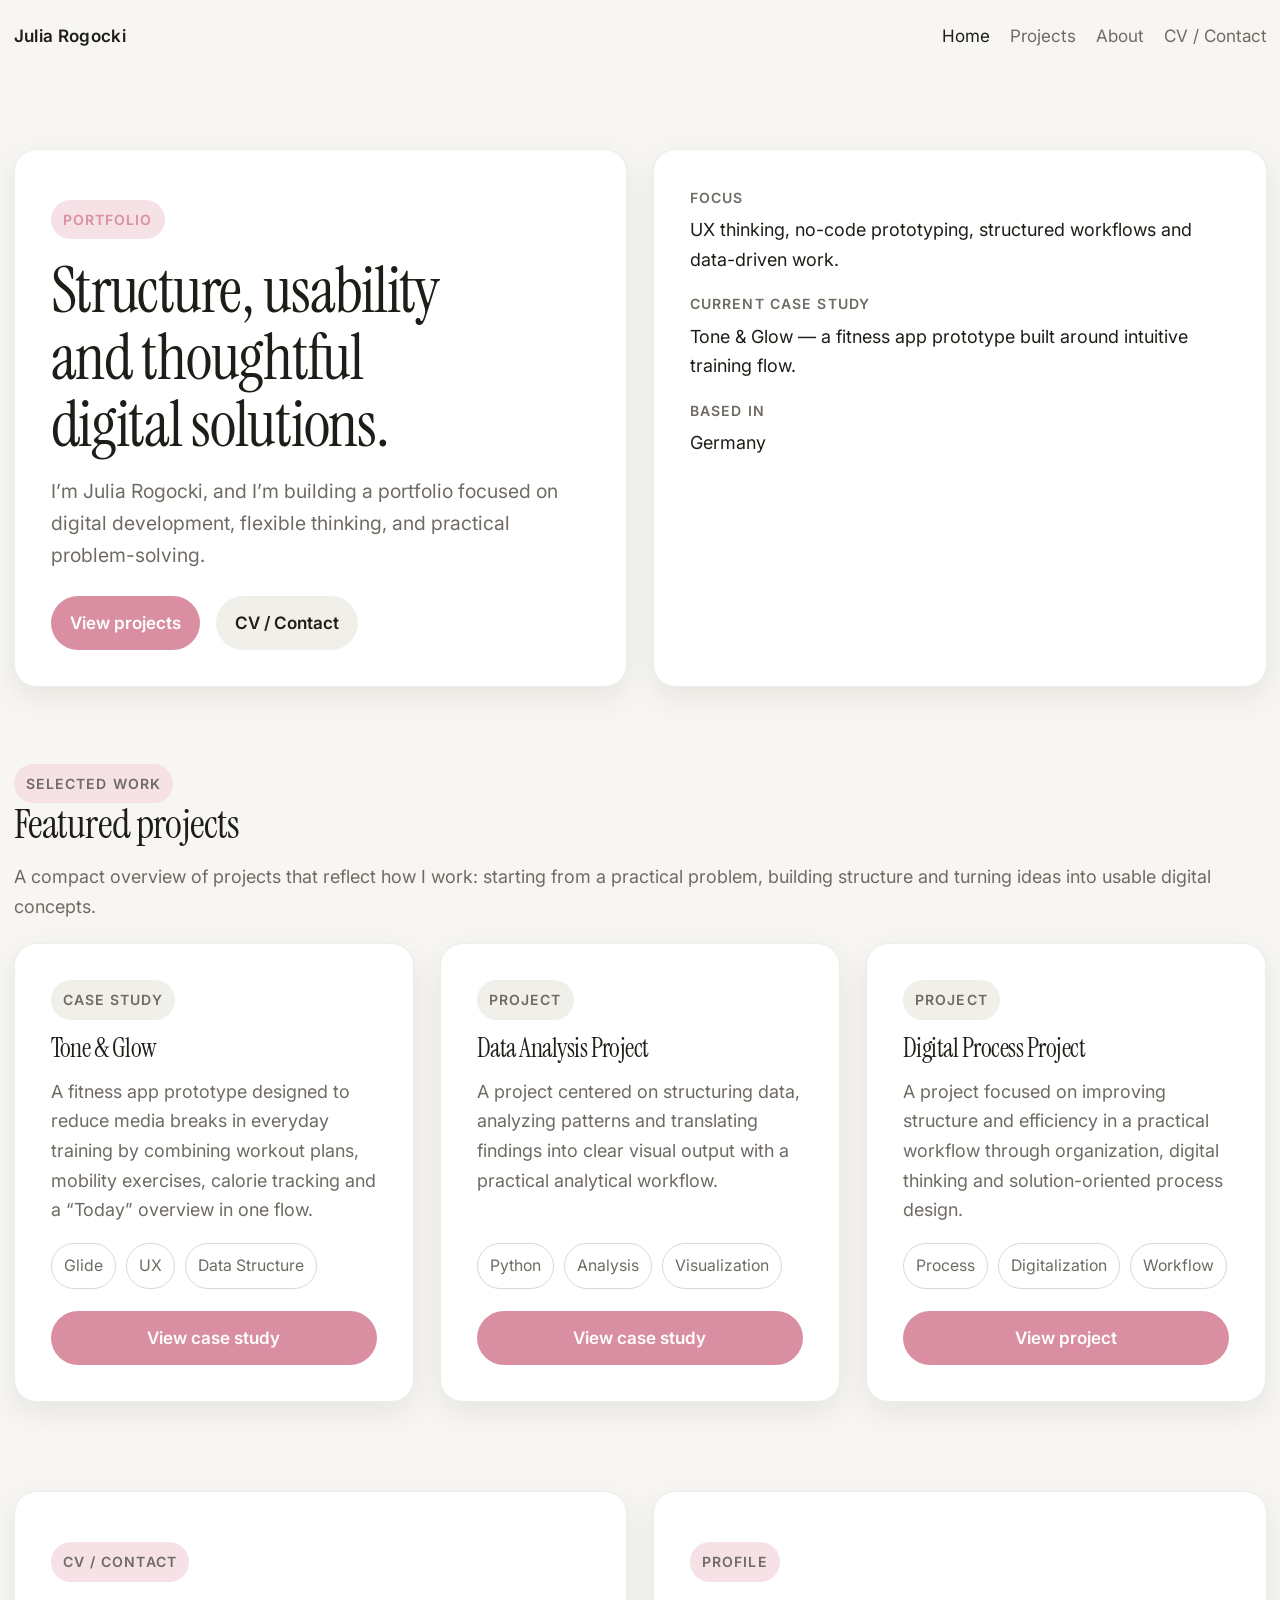
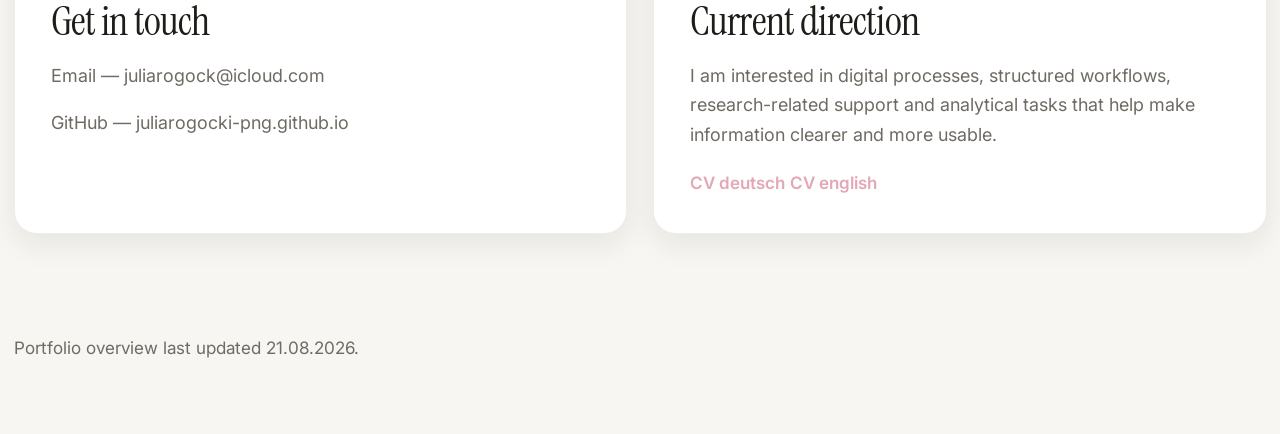
==== index.html @ c2d5e0a0 "Update index.html" ====
<!DOCTYPE html>
<html lang="en">
<head>
  <meta charset="UTF-8" />
  <meta name="viewport" content="width=device-width, initial-scale=1.0" />
  <title>Julia Rogocki | Portfolio</title>
  <meta
    name="description"
    content="Portfolio of Julia Rogocki with selected projects focused on structure, usability and digital problem-solving."
  />

  <link rel="preconnect" href="https://fonts.googleapis.com" />
  <link rel="preconnect" href="https://fonts.gstatic.com" crossorigin />
  <link
    href="https://fonts.googleapis.com/css2?family=Instrument+Serif:ital@0;1&family=Inter:wght@400;500;600;700&display=swap"
    rel="stylesheet"
  />
  <link rel="stylesheet" href="style.css" />
</head>
<body>
  <header>
    <div class="container nav">
      <a class="brand" href="./index.html">Julia Rogocki</a>
      <nav class="nav-links" aria-label="Main navigation">
        <a href="./index.html" aria-current="page">Home</a>
        <a href="./projects.html">Projects</a>
        <a href="./about.html">About</a>
        <a href="./index.html#contact-section">CV / Contact</a>
      </nav>
    </div>
  </header>

  <main>
    <section class="hero">
      <div class="container hero-grid">
        <div class="hero-card">
          <p class="eyebrow">Portfolio</p>
          <h1>Structure, usability and thoughtful digital solutions.</h1>
          <p class="intro">
            I’m Julia Rogocki, and I’m building a portfolio focused on digital development, flexible thinking, and practical problem-solving.
          </p>
          <div class="hero-actions">
            <a class="button-primary" href="./projects.html">View projects</a>
            <a class="button-secondary" href="./index.html#contact-section">CV / Contact</a>
          </div>
        </div>

        <aside class="info-card" aria-label="Profile overview">
          <div class="info-item">
            <span>Focus</span>
            <p>UX thinking, no-code prototyping, structured workflows and data-driven work.</p>
          </div>
          <div class="info-item">
            <span>Current case study</span>
            <p>Tone & Glow — a fitness app prototype built around intuitive training flow.</p>
          </div>
          <div class="info-item">
            <span>Based in</span>
            <p>Germany</p>
          </div>
        </aside>
      </div>
    </section>

    <section>
      <div class="container">
        <div class="section-head">
          <div>
            <p class="eyebrow">Selected Work</p>
            <h2>Featured projects</h2>
          </div>
          <p>
            A compact overview of projects that reflect how I work: starting from a practical problem,
            building structure and turning ideas into usable digital concepts.
          </p>
        </div>

        <div class="projects-grid">
          <article class="project-card">
            <span class="project-type">Case Study</span>
            <h3>Tone & Glow</h3>
            <p>
              A fitness app prototype designed to reduce media breaks in everyday training by combining
              workout plans, mobility exercises, calorie tracking and a “Today” overview in one flow.
            </p>
            <div class="meta">
              <span>Glide</span>
              <span>UX</span>
              <span>Data Structure</span>
            </div>
            <a class="project-link" href="./tone-and-glow.html">View case study</a>
          </article>

          <article class="project-card">
            <span class="project-type">Project</span>
            <h3>Data Analysis Project</h3>
            <p>
              A project centered on structuring data, analyzing patterns and translating findings into
              clear visual output with a practical analytical workflow.
            </p>
            <div class="meta">
              <span>Python</span>
              <span>Analysis</span>
              <span>Visualization</span>
            </div>
            <a class="project-link" href="./travel_booking_analysis.html">View case study</a>
          </article>

          <article class="project-card">
            <span class="project-type">Project</span>
            <h3>Digital Process Project</h3>
            <p>
              A project focused on improving structure and efficiency in a practical workflow through
              organization, digital thinking and solution-oriented process design.
            </p>
            <div class="meta">
              <span>Process</span>
              <span>Digitalization</span>
              <span>Workflow</span>
            </div>
            <a class="project-link" href="digitalization-process.html">View project</a>
          </article>
        </div>
      </div>
    </section>

    <section id="contact-section">
      <div class="container two-column">
        <article class="content-card">
          <p class="eyebrow">CV / Contact</p>
          <h2>Get in touch</h2>
          <p>Email — juliarogock@icloud.com</p>
          <p>GitHub — juliarogocki-png.github.io</p>
        </article>

        <article class="content-card">
          <p class="eyebrow">Profile</p>
          <h2>Current direction</h2>
          <p>
            I am interested in digital processes, structured workflows, research-related support
            and analytical tasks that help make information clearer and more usable.
          </p>
          <a href="Assets/CV/Julia_Rogocki_CV_deutsch.pdf" download class="download-link">CV deutsch</a>
          <a href="Assets/CV/Julia_Rogocki_CV_english.pdf" download class="download-link"> CV english</a>
        </article>
      </div>
    </section>
  </main>

  <footer>
    <div class="container">
      <p>Portfolio overview last updated 21.08.2026.</p>
    </div>
  </footer>
</body>
</html>
---- style.css ----
:root {
  --bg: #f7f6f2;
  --surface: #fff;
  --surface-2: #f1efe9;
  --text: #1f1d17;
  --muted: #6f6b63;
  --line: #ddd8cf;
  --accent: #d98fa1;
  --accent-dark: #a95f76;
  --accent-soft: #f6e1e7;
  --shadow: 0 10px 30px rgba(26, 22, 16, 0.08);
  --radius: 18px;
  --content: 1280px;
  --border: 1px solid rgba(31, 29, 23, 0.08);
  --gap: clamp(1rem, 2vw, 1.5rem);
  --card-radius: clamp(1rem, 2vw, 1.25rem);
  --transition: 180ms ease;
}

/* Base */
* { box-sizing: border-box; }

html {
  scroll-behavior: smooth;
  scroll-padding-top: 96px;
  font-size: clamp(15px, 0.9vw + 12px, 18px);
}

body {
  margin: 0;
  background: var(--bg);
  color: var(--text);
  font-family: "Inter", sans-serif;
  line-height: 1.65;
}

a {
  color: inherit;
  text-decoration: none;
}

img {
  display: block;
  width: 100%;
  max-width: 100%;
  height: auto;
}

code {
  padding: 0.1em 0.3em;
  border-radius: 4px;
  background: var(--surface-2);
  color: var(--text);
  font-family: "SFMono-Regular", Consolas, "Liberation Mono", Menlo, monospace;
  font-size: 0.9em;
}

.container {
  width: min(var(--content), calc(100% - 1.5rem));
  margin: 0 auto;
}

main section {
  padding: clamp(1.5rem, 3vw, 2.5rem) 0 clamp(2rem, 4vw, 3rem);
  scroll-margin-top: 96px;
}

/* Accessibility and navigation */
.skip-link {
  position: absolute;
  top: auto;
  left: -9999px;
}

.skip-link:focus {
  position: fixed;
  top: 1rem;
  left: 1rem;
  z-index: 100;
  padding: 0.75rem 1rem;
  border-radius: 999px;
  background: var(--accent);
  color: #fff;
}

.site-header {
  position: sticky;
  top: 0;
  z-index: 20;
  backdrop-filter: blur(12px);
  background: rgba(247, 246, 242, 0.88);
  border-bottom: 1px solid rgba(31, 29, 23, 0.08);
}


.nav {
  display: flex;
  align-items: center;
  justify-content: space-between;
  min-height: 72px;
  gap: 24px;
}

.brand {
  font-size: 0.95rem;
  font-weight: 600;
  letter-spacing: 0.02em;
}

.nav-links,
.hero-actions,
.button-row,
.project-actions,
.meta,
.meta-tags,
.tag-row {
  display: flex;
  flex-wrap: wrap;
}

.nav-links { gap: 20px; }

.nav-links a {
  color: var(--muted);
  font-size: 0.95rem;
}

.nav-links a:hover,
.nav-links a[aria-current="page"] {
  color: var(--text);
}

/* Typography */
h1,
h2,
h3 {
  margin: 0 0 16px;
  color: var(--text);
  font-family: "Instrument Serif", serif;
  font-weight: 400;
  line-height: 1.05;
  letter-spacing: -0.02em;
}

h1 {
  max-width: 14ch;
  font-size: clamp(2.8rem, 5vw, 5.25rem);
}

h2 {
  font-size: clamp(1.7rem, 3.2vw, 2.5rem);
}

h3 {
  margin-bottom: 14px;
  font-size: clamp(1.3rem, 2vw, 1.6rem);
}

.hero {
  padding: clamp(3rem, 6vw, 4.5rem) 0 clamp(1.5rem, 3vw, 2.5rem);
}

.eyebrow,
.project-type {
  display: inline-block;
  align-self: flex-start;
  padding: 8px 12px;
  border-radius: 999px;
  font-size: 0.78rem;
  font-weight: 600;
  letter-spacing: 0.08em;
  text-transform: uppercase;
}

.eyebrow {
  margin-bottom: 18px;
  background: var(--accent-soft);
  color: var(--accent);
}

.project-type {
  margin-bottom: 16px;
  background: var(--surface-2);
  color: var(--muted);
}

.intro,
.project-lead,
.section-header p,
.section-head p,
.project-copy p,
.card-copy,
.card p,
.content-card p,
.project-card p,
.mockup-body p,
.mockup-box,
.note,
footer,
.image-block figcaption,
.gallery-card figcaption {
  color: var(--muted);
}

.intro,
.project-lead {
  max-width: 62ch;
}

.intro {
  margin: 0;
  font-size: clamp(1rem, 0.4vw + 0.95rem, 1.08rem);
}

.project-lead {
  margin: 0 0 1.5rem;
  font-size: clamp(1.02rem, 0.4vw + 0.98rem, 1.12rem);
}

/* Grids */
.hero-grid,
.two-column,
.content-grid,
.projects-grid,
.gallery,
.three-col,
.project-grid,
.code-grid,
.project-layout,
.project-page .analysis-visual-grid {
  display: grid;
  gap: var(--gap);
}

.hero-grid,
.two-column,
.content-grid,
.section-head,
.code-grid {
  grid-template-columns: repeat(auto-fit, minmax(min(320px, 100%), 1fr));
}

.projects-grid,
.project-grid {
  grid-template-columns: repeat(auto-fit, minmax(min(280px, 100%), 1fr));
  align-items: stretch;
}

.gallery {
  grid-template-columns: repeat(auto-fit, minmax(min(240px, 100%), 1fr));
}

.three-col {
  grid-template-columns: repeat(auto-fit, minmax(min(260px, 100%), 1fr));
}

.project-layout {
  grid-template-columns: minmax(0, 1.35fr) minmax(330px, 0.85fr);
  align-items: start;
  gap: clamp(2rem, 4vw, 4rem);
}

.section-head {
  align-items: start;
  margin-bottom: 22px;
}

.section-head p,
.section-header p {
  margin: 0;
}

.section-header {
  display: grid;
  max-width: 70ch;
  margin-bottom: 1.5rem;
  gap: 0.75rem;
}

/* Cards */
.card,
.info-card,
.project-card,
.content-card,
.hero-card,
.mockup-card,
.gallery-card,
.image-block,
.project-page .analysis-visual,
.project-page .regression-table-wrapper {
  border: var(--border);
  border-radius: var(--card-radius);
  background: var(--surface);
  box-shadow: var(--shadow);
}

.card,
.info-card,
.project-card,
.content-card,
.hero-card {
  padding: clamp(1.25rem, 3vw, 2rem);
}

.card p:last-child,
.content-card p:last-child {
  margin-bottom: 0;
}

.info-card {
  display: grid;
  align-content: start;
  gap: 18px;
}

.info-item span {
  display: block;
  margin-bottom: 6px;
  color: var(--muted);
  font-size: 0.78rem;
  font-weight: 600;
  letter-spacing: 0.08em;
  text-transform: uppercase;
}

.info-item p {
  margin: 0;
}

.project-card {
  display: flex;
  flex-direction: column;
  min-height: 100%;
}

.project-card p {
  margin: 0 0 18px;
}

.project-summary {
  padding: clamp(1.5rem, 3vw, 2rem);
}

.project-copy {
  max-width: 72ch;
}

.project-copy p {
  margin: 0 0 1rem;
}

/* Buttons */
.hero-actions,
.button-row,
.project-actions {
  gap: clamp(0.75rem, 1.5vw, 0.9rem);
  margin-top: clamp(1rem, 2vw, 1.5rem);
}

.button-primary,
.button-secondary,
.btn,
.project-link,
.btn-primary,
.btn-secondary {
  display: inline-flex;
  align-items: center;
  justify-content: center;
  padding: clamp(0.7rem, 1vw, 0.8rem) clamp(1rem, 1.5vw, 1.2rem);
  border-radius: 999px;
  font-size: 0.95rem;
  font-weight: 600;
  transition: opacity var(--transition), background var(--transition), color var(--transition);
}

.button-primary,
.btn.primary,
.project-link,
.btn-primary {
  background: var(--accent);
  color: #fff;
}

.button-secondary,
.btn.secondary,
.btn-secondary {
  background: var(--surface-2);
  color: var(--text);
}

.button-primary:hover,
.btn.primary:hover,
.project-link:hover,
.btn-primary:hover {
  background: #c97c90;
}

.button-secondary:hover,
.btn.secondary:hover,
.btn-secondary:hover {
  background: #ebe7de;
}

.download-link {
  padding: 0;
  border-radius: 0;
  color: #e3a7b6;
  font-size: 0.95rem;
  font-weight: 600;
}

.download-link:hover {
  opacity: 0.8;
}

/* Tags and lists */
.meta,
.meta-tags,
.tag-row {
  gap: 10px;
}

.meta {
  margin-top: auto;
  margin-bottom: 22px;
}

.meta-tags,
.tag-row {
  margin-top: 22px;
}

.meta span,
.meta-tags span,
.tag-row span {
  padding: 9px 12px;
  border: 1px solid var(--line);
  border-radius: 999px;
  background: rgba(255, 255, 255, 0.65);
  color: var(--muted);
  font-size: 0.88rem;
}

.feature-list,
.meta-list {
  margin: 0;
  padding-left: 1.1rem;
  color: var(--muted);
}

.feature-list li + li { margin-top: 10px; }
.meta-list li + li { margin-top: 0.6rem; }
.feature-list li::marker { color: var(--accent); }

/* Media and mockups */
.image-block { padding: 16px; }
.gallery-card { padding: 14px; }

.image-block img,
.gallery-card img,
.hero-visual img,
.project-figure img,
.chart-figure img {
  border-radius: 14px;
}

.hero-visual {
  padding: 20px;
  border: var(--border);
  border-radius: 24px;
  background: linear-gradient(180deg, #fbfaf7 0%, #efebe3 100%);
  box-shadow: var(--shadow);
}

.hero-visual figcaption,
.image-block figcaption,
.gallery-card figcaption,
.project-figure figcaption,
.chart-figure figcaption {
  margin-top: 12px;
  color: var(--muted);
  font-size: 0.9rem;
  line-height: 1.5;
}

.chart-figure {
  margin: 1rem 0;
}

.chart-figure img {
  border: var(--border);
  background: var(--surface-2);
  box-shadow: var(--shadow);
}

.mockup-card {
  overflow: hidden;
}

.mockup-stage {
  min-height: clamp(200px, 25vw, 280px);
  padding: clamp(0.9rem, 2vw, 1rem);
  border-bottom: 1px solid var(--line);
  border-radius: var(--radius) var(--radius) 0 0;
  background: var(--surface-2);
}

.mockup-box {
  display: grid;
  height: 100%;
  place-items: center;
  padding: 1rem;
  border: 1px dashed var(--line);
  border-radius: 14px;
  background: linear-gradient(135deg, rgba(217, 143, 161, 0.12), rgba(255, 255, 255, 0.95));
  text-align: center;
}

.mockup-body {
  padding: clamp(1rem, 2vw, 1.5rem);
}

.quote {
  max-width: 54ch;
  color: var(--text);
  font-size: clamp(1.1rem, 1vw + 1rem, 1.2rem);
}

.divider {
  height: 1px;
  margin: 12px 0 0;
  background: var(--line);
}

.project-figure {
  margin-top: 24px;
  padding-top: 20px;
  border-top: var(--border);
}

.project-figure button,
.project-page .analysis-visual button {
  display: block;
  width: 100%;
  padding: 0;
  border: 0;
  background: transparent;
  color: inherit;
  cursor: zoom-in;
}

.project-figure img {
  border: var(--border);
  background: var(--surface-2);
  box-shadow: var(--shadow);
  transition: transform 0.2s ease;
}

.project-figure button:hover img,
.project-page .analysis-visual button:hover img {
  transform: scale(1.02);
}

.wide-card {
  grid-column: 1 / -1;
}

/* Modal */
.modal {
  position: fixed;
  inset: 0;
  z-index: 100;
  display: none;
  align-items: center;
  justify-content: center;
  padding: 24px;
  background: rgba(31, 29, 23, 0.72);
}

.modal.open {
  display: flex;
}

.modal-content {
  width: 100%;
  max-width: min(1100px, 96vw);
  max-height: 92vh;
}

.modal-content img {
  max-height: 92vh;
  border-radius: 16px;
  background: #fff;
  box-shadow: 0 20px 60px rgba(0, 0, 0, 0.25);
  object-fit: contain;
}

.modal-close {
  position: absolute;
  top: 18px;
  right: 18px;
  padding: 10px 14px;
  border: 1px solid var(--line);
  border-radius: 999px;
  background: var(--surface);
  color: var(--text);
  font: inherit;
  cursor: pointer;
}

/* Analysis project page */
.project-meta {
  display: grid;
  gap: 0.75rem;
  margin-top: 1.25rem;
}

.project-meta p {
  margin: 0;
  color: var(--muted);
}

.project-page .analysis-visual-grid {
  grid-template-columns: repeat(3, minmax(0, 1fr));
}

.project-page .analysis-visual {
  min-width: 0;
  margin: 0;
  padding: 1rem;
}

.project-page .analysis-label,
.project-page .zoom-hint {
  color: var(--accent-dark);
  font-weight: 700;
  letter-spacing: 0.08em;
  text-transform: uppercase;
}

.project-page .analysis-label {
  margin-bottom: 0.5rem;
}

.project-page .zoom-hint {
  display: block;
  margin-bottom: 0.7rem;
  font-size: 0.72rem;
}

.project-page .analysis-visual button:focus-visible {
  outline: 3px solid var(--accent);
  outline-offset: 4px;
}

.project-page .analysis-visual img {
  margin-bottom: 1rem;
  border-radius: 0.5rem;
  background: var(--surface-2);
  transition: transform var(--transition);
}

.project-page .analysis-visual figcaption {
  color: var(--muted);
  font-size: 0.92rem;
  line-height: 1.55;
}

.project-page .analysis-visual figcaption strong {
  color: var(--accent-dark);
}

.project-page .analysis-conclusion,
.project-page .analysis-panel-conclusion {
  margin-top: 1.5rem;
  padding-top: 1.25rem;
  border-top: 1px solid var(--line);
}

.project-page .code-section {
  background: var(--surface-2);
}

/* Code window */
.code-window {
  width: 100%;
  overflow: hidden;
  border: 1px solid #37352f;
  border-radius: var(--radius);
  background: #171614;
  box-shadow: var(--shadow);
}

.code-window-bar {
  display: flex;
  align-items: center;
  min-height: 42px;
  gap: 0.45rem;
  padding: 0.8rem 1rem;
  border-bottom: 1px solid #37352f;
  color: #a9a49a;
  font-size: 0.78rem;
}

.code-window-bar i {
  display: block;
  flex: 0 0 auto;
  width: 9px;
  height: 9px;
  border-radius: 50%;
  background: var(--accent);
}

.code-window-bar i:nth-child(2) { background: #d7bd87; }
.code-window-bar i:nth-child(3) { background: #91b89a; }

.code-window pre {
  width: 100%;
  height: 380px;
  margin: 0;
  padding: 1.25rem;
  overflow: auto;
  background: #171614;
  color: #f3eee5;
  font: 0.82rem/1.7 "SFMono-Regular", Consolas, "Liberation Mono", Menlo, monospace;
  white-space: pre;
  scrollbar-color: #686258 #24221f;
}

.code-window code,
.project-page .code-window code {
  display: block;
  padding: 0;
  border-radius: 0;
  background: transparent;
  color: inherit;
  font: inherit;
  white-space: pre;
}

.code-window pre::-webkit-scrollbar {
  width: 12px;
  height: 12px;
}

.code-window pre::-webkit-scrollbar-track {
  background: #24221f;
}

.code-window pre::-webkit-scrollbar-thumb {
  border: 3px solid #24221f;
  border-radius: 999px;
  background: #686258;
}

.code-cta {
  margin-top: 1.25rem;
  text-align: center;
}

/* Regression table */
.project-page .regression-table-wrapper {
  margin: 1.75rem 0 2rem;
  overflow-x: auto;
}

.project-page .regression-table {
  width: 100%;
  min-width: 620px;
  border-collapse: collapse;
  font-size: 0.92rem;
}

.project-page .regression-table th,
.project-page .regression-table td {
  padding: 1rem;
  border-bottom: 1px solid var(--line);
  text-align: left;
}

.project-page .regression-table th {
  background: var(--surface-2);
  color: var(--text);
  font-size: 0.78rem;
  font-weight: 700;
  letter-spacing: 0.07em;
  text-transform: uppercase;
}

.project-page .regression-table td {
  color: var(--muted);
}

.project-page .regression-table td:first-child {
  color: var(--text);
}

.project-page .regression-table tbody tr:last-child td {
  border-bottom: 0;
}

.project-page .regression-table tbody tr:hover {
  background: rgba(246, 225, 231, 0.35);
}

.project-page .table-note {
  margin: 0;
  padding: 1rem;
  border-top: 1px solid var(--line);
  color: var(--muted);
  font-size: 0.84rem;
  line-height: 1.55;
}

/* Footer */
footer {
  padding: 48px 0 72px;
  font-size: 0.95rem;
}

footer p {
  margin: 0;
}

#contact .content-card {
  text-align: center;
}

/* Responsive */

@media (max-width: 980px) {
  .nav {
    flex-direction: column;
    align-items: flex-start;
    padding: 14px 0;
  }

  h1 {
    max-width: 100%;
  }

  .project-layout {
    grid-template-columns: 1fr;
  }

  .project-summary {
    padding: 1.5rem;
  }

  .project-actions {
    align-items: stretch;
  }

  .btn-primary,
  .btn-secondary {
    width: 100%;
  }
}

@media (max-width: 900px) {
  .project-page .analysis-visual-grid {
    grid-template-columns: 1fr;
  }
}
/* Travel project: wider desktop sections only */
@media (min-width: 1100px) {
  .project-page .container {
    width: min(1320px, calc(100% - 4rem));
  }

  .project-page .section-header {
    width: 100%;
    max-width: 1080px;
  }

  .project-page .project-copy {
    width: 100%;
    max-width: 1080px;
  }

  .project-page .project-copy p {
    max-width: 900px;
  }

  .project-page .analysis-visual-grid {
    grid-template-columns: repeat(3, minmax(0, 1fr));
    gap: 1.75rem;
  }

  .project-page .analysis-visual {
    padding: 1.25rem;
  }
}
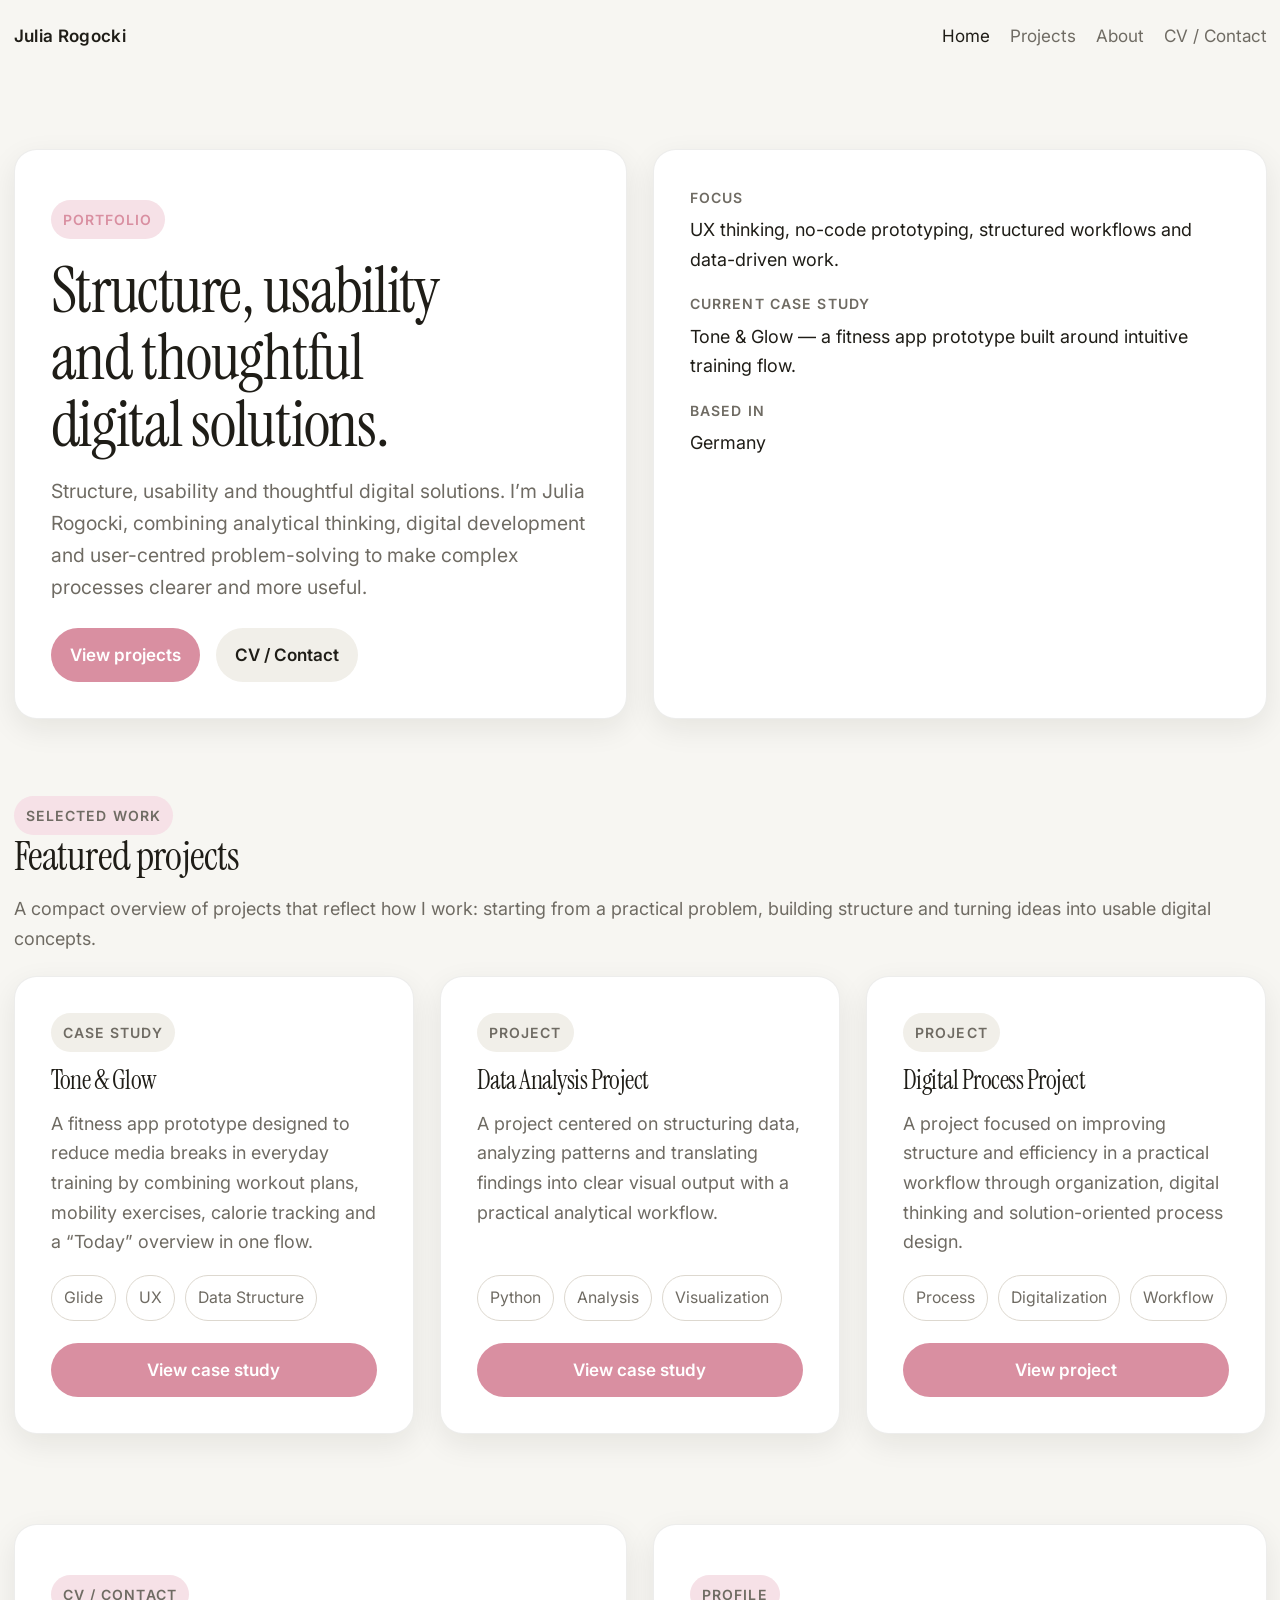
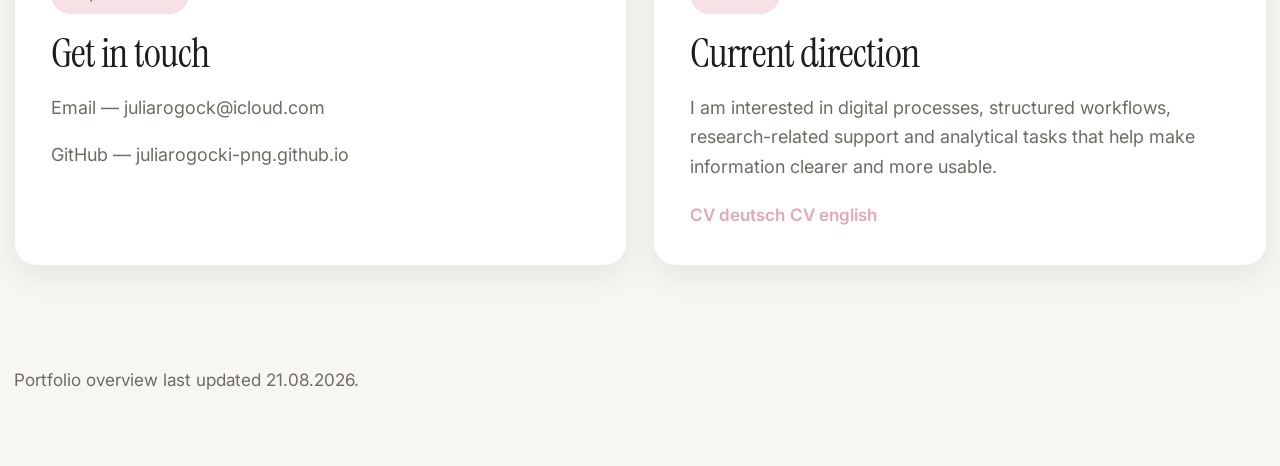
==== commit 19dc24d3: "Update index.html" ====
--- a/index.html
+++ b/index.html
@@ -37,7 +37,9 @@
           <p class="eyebrow">Portfolio</p>
           <h1>Structure, usability and thoughtful digital solutions.</h1>
           <p class="intro">
-            I’m Julia Rogocki, and I’m building a portfolio focused on digital development, flexible thinking, and practical problem-solving.
+            Structure, usability and thoughtful digital solutions.
+
+           I’m Julia Rogocki, combining analytical thinking, digital development and user-centred problem-solving to make complex processes clearer and more useful.
           </p>
           <div class="hero-actions">
             <a class="button-primary" href="./projects.html">View projects</a>
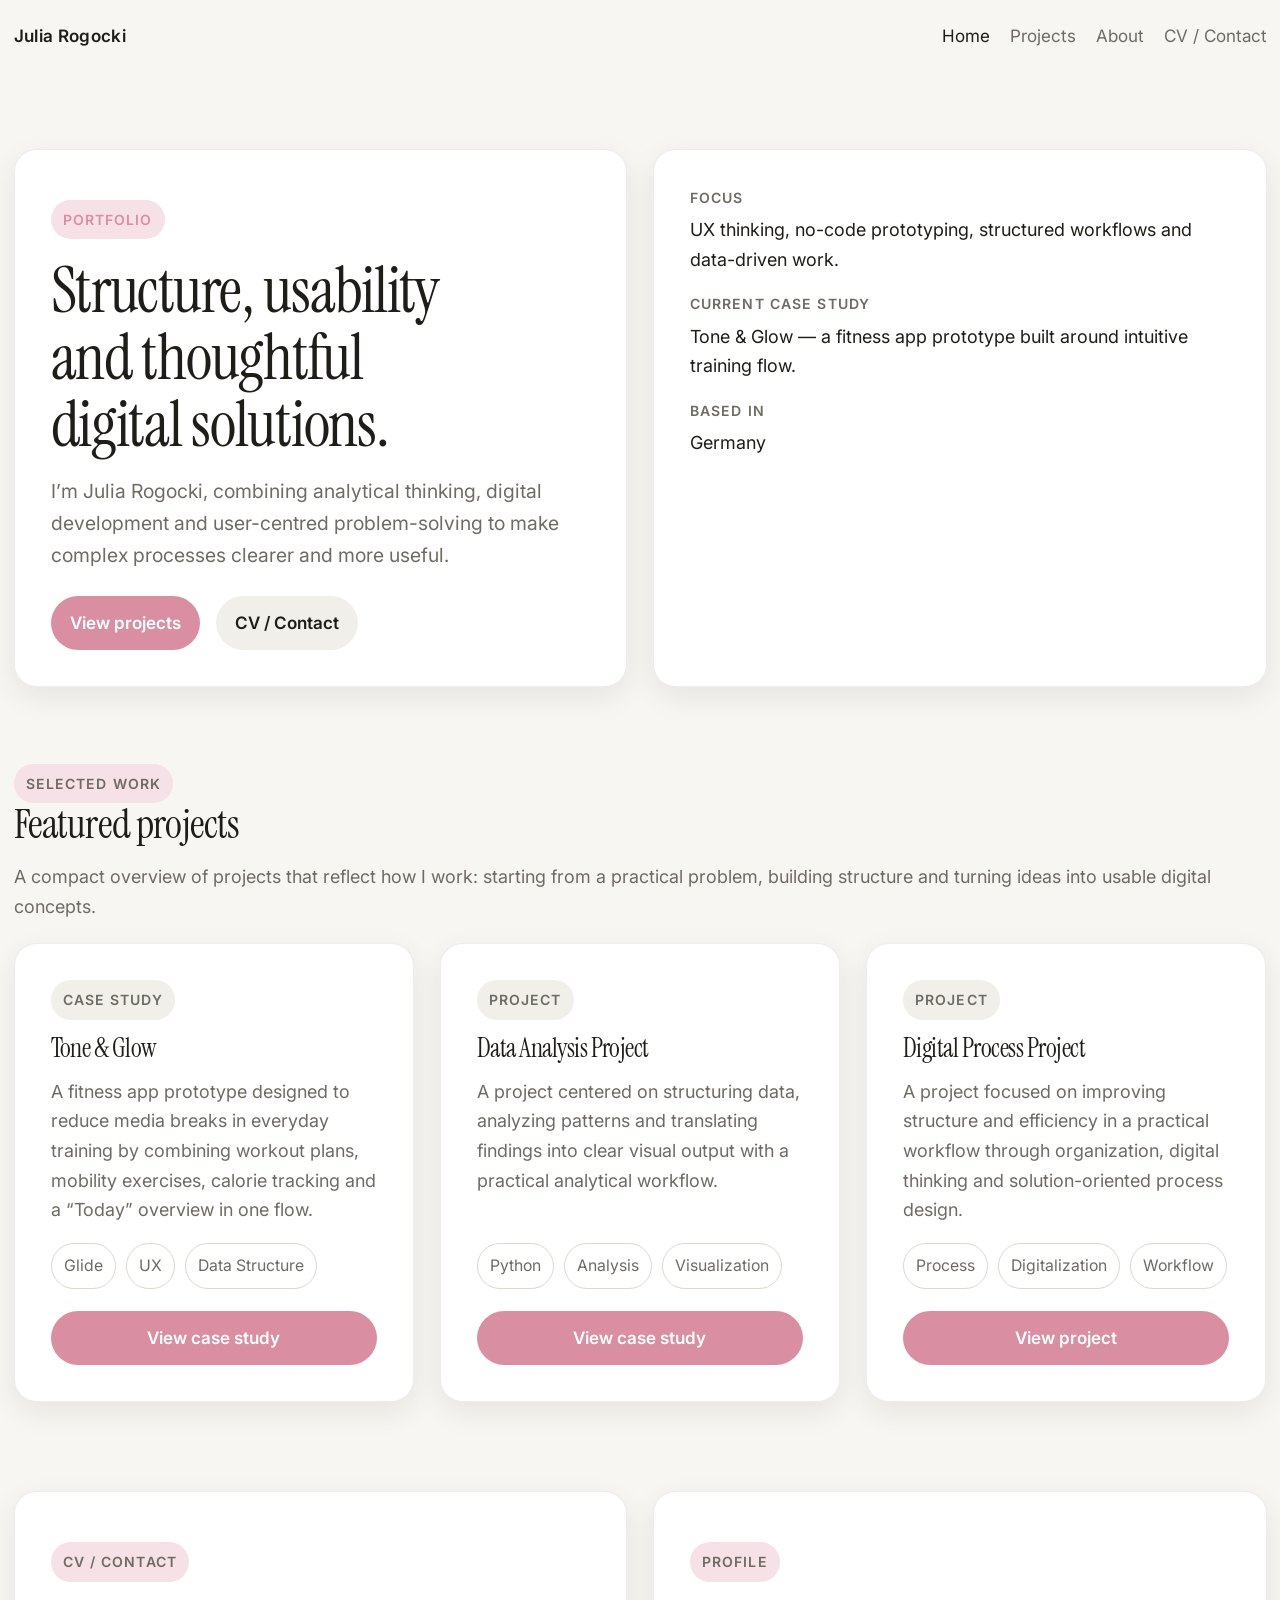
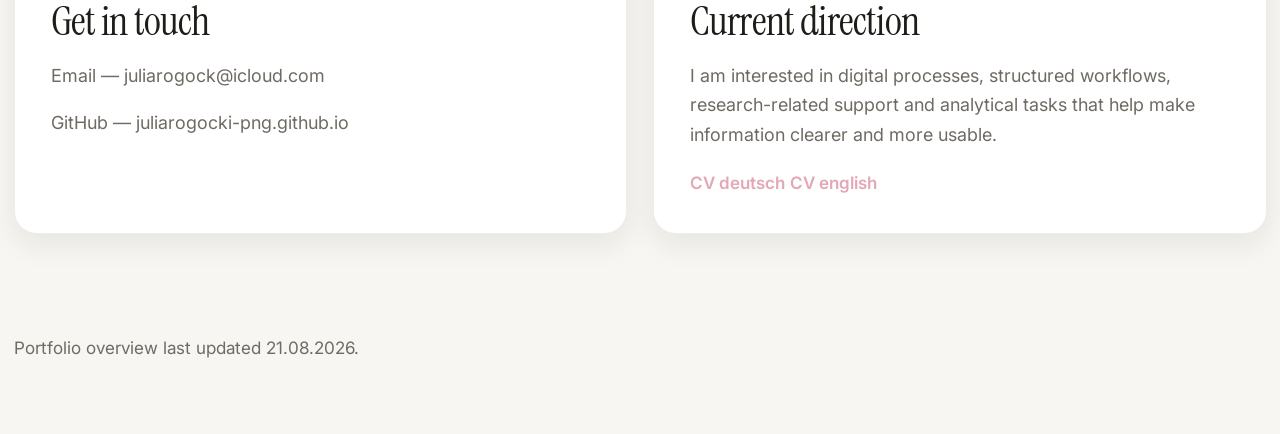
==== commit a1581bd7: "Update index.html" ====
--- a/index.html
+++ b/index.html
@@ -37,9 +37,7 @@
           <p class="eyebrow">Portfolio</p>
           <h1>Structure, usability and thoughtful digital solutions.</h1>
           <p class="intro">
-            Structure, usability and thoughtful digital solutions.
-
-           I’m Julia Rogocki, combining analytical thinking, digital development and user-centred problem-solving to make complex processes clearer and more useful.
+            I’m Julia Rogocki, combining analytical thinking, digital development and user-centred problem-solving to make complex processes clearer and more useful.
           </p>
           <div class="hero-actions">
             <a class="button-primary" href="./projects.html">View projects</a>
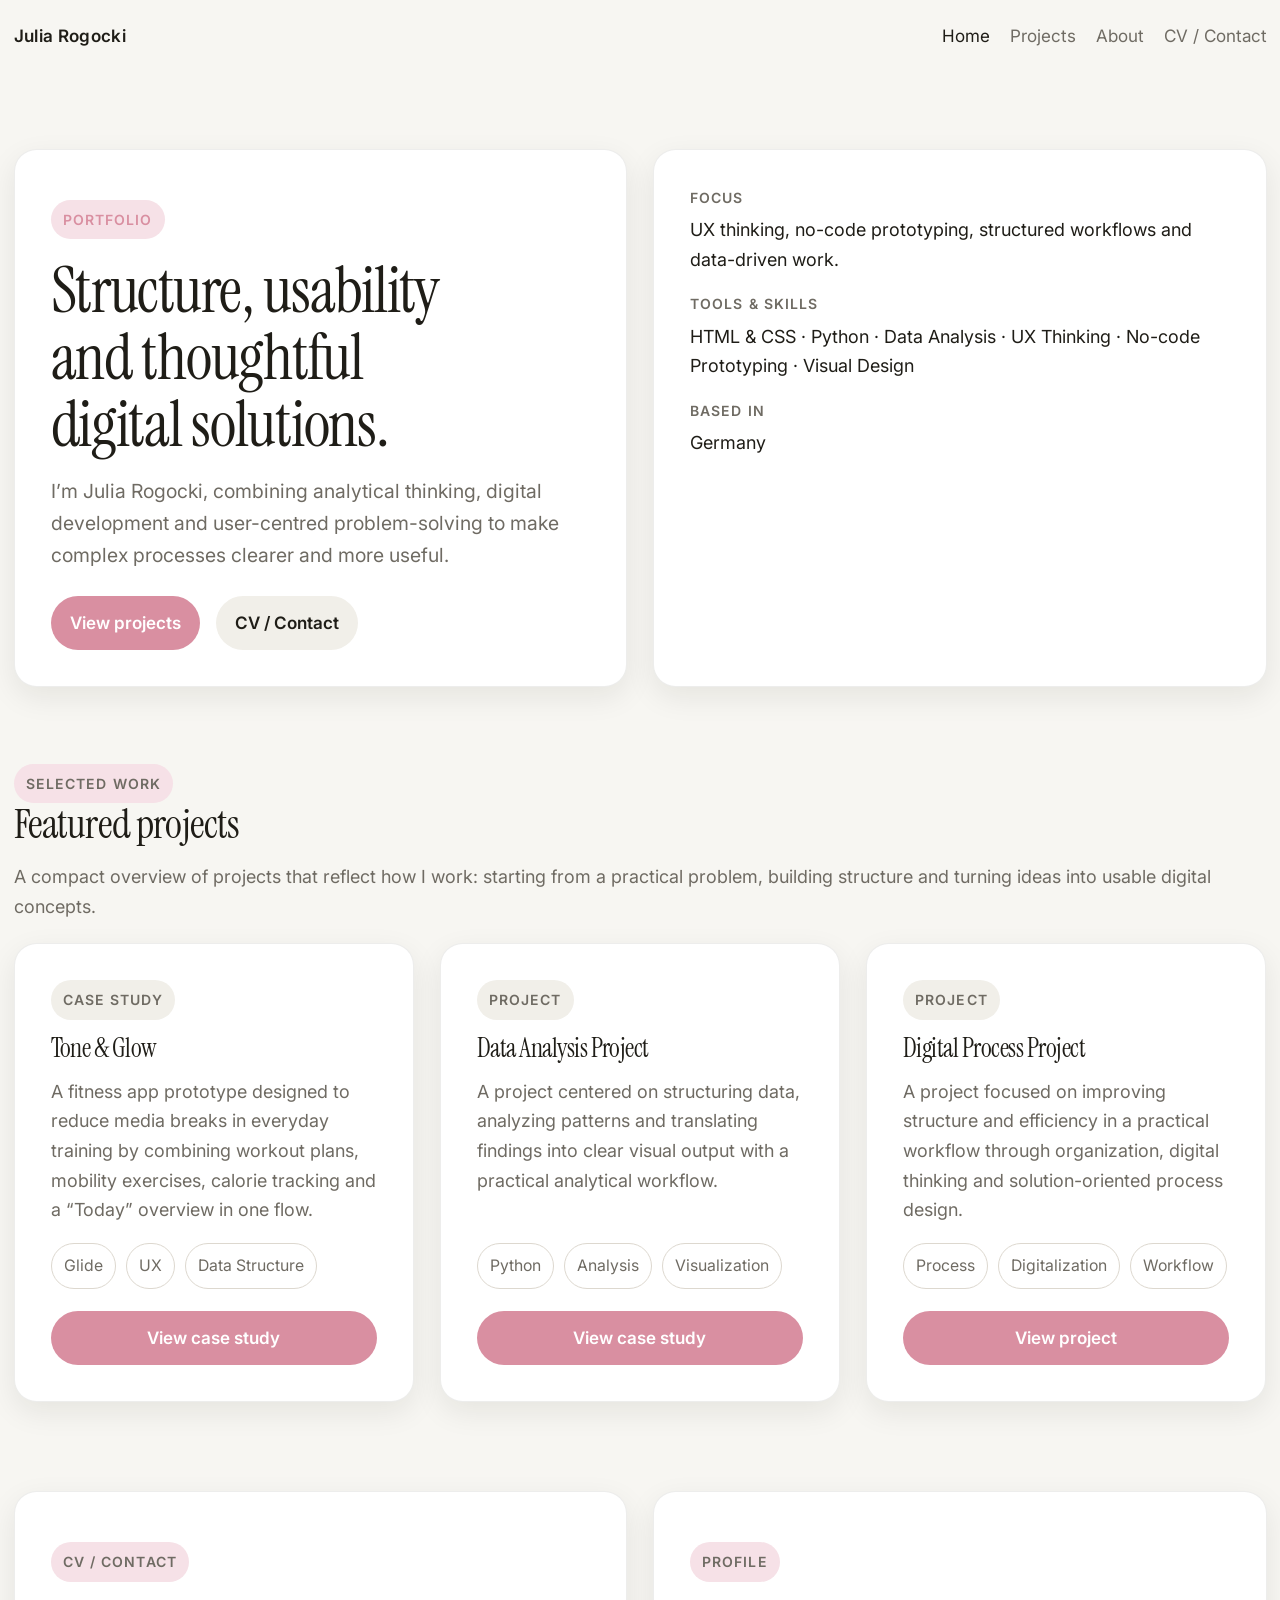
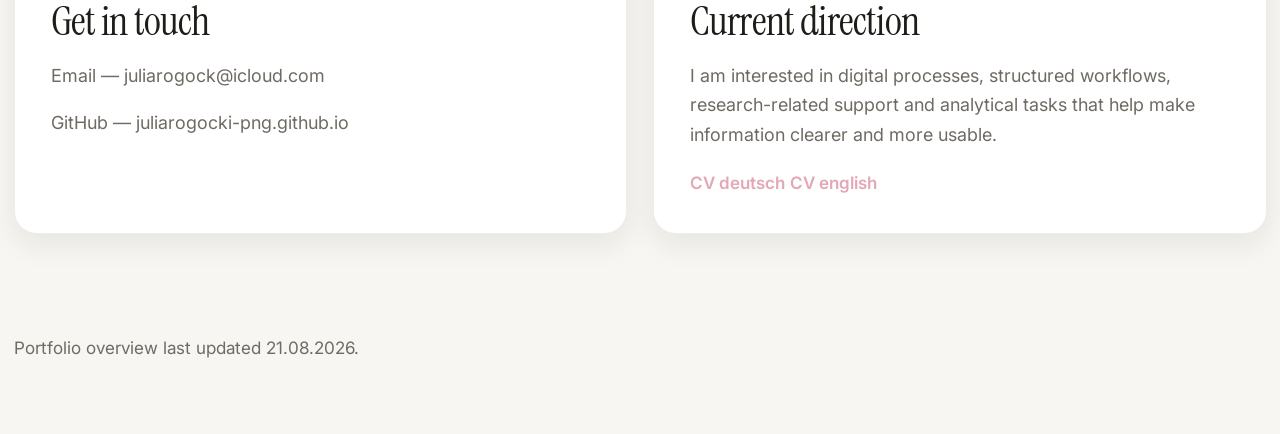
==== commit f8ebe7a1: "Update index.html" ====
--- a/index.html
+++ b/index.html
@@ -51,8 +51,8 @@
             <p>UX thinking, no-code prototyping, structured workflows and data-driven work.</p>
           </div>
           <div class="info-item">
-            <span>Current case study</span>
-            <p>Tone & Glow — a fitness app prototype built around intuitive training flow.</p>
+            <span>Tools & Skills</span>
+            <p>HTML & CSS · Python · Data Analysis · UX Thinking · No-code Prototyping · Visual Design</p>
           </div>
           <div class="info-item">
             <span>Based in</span>
@@ -140,8 +140,9 @@
             I am interested in digital processes, structured workflows, research-related support
             and analytical tasks that help make information clearer and more usable.
           </p>
-          <a href="Assets/CV/Julia_Rogocki_CV_deutsch.pdf" download class="download-link">CV deutsch</a>
-          <a href="Assets/CV/Julia_Rogocki_CV_english.pdf" download class="download-link"> CV english</a>
+          <a href="assets//Julia_Rogocki_CV_deutsch.pdf" download class="download-link">CV deutsch</a>
+          
+          <a href="assets/Julia_Rogocki_CV_english.pdf" download class="download-link"> CV english</a>
         </article>
       </div>
     </section>
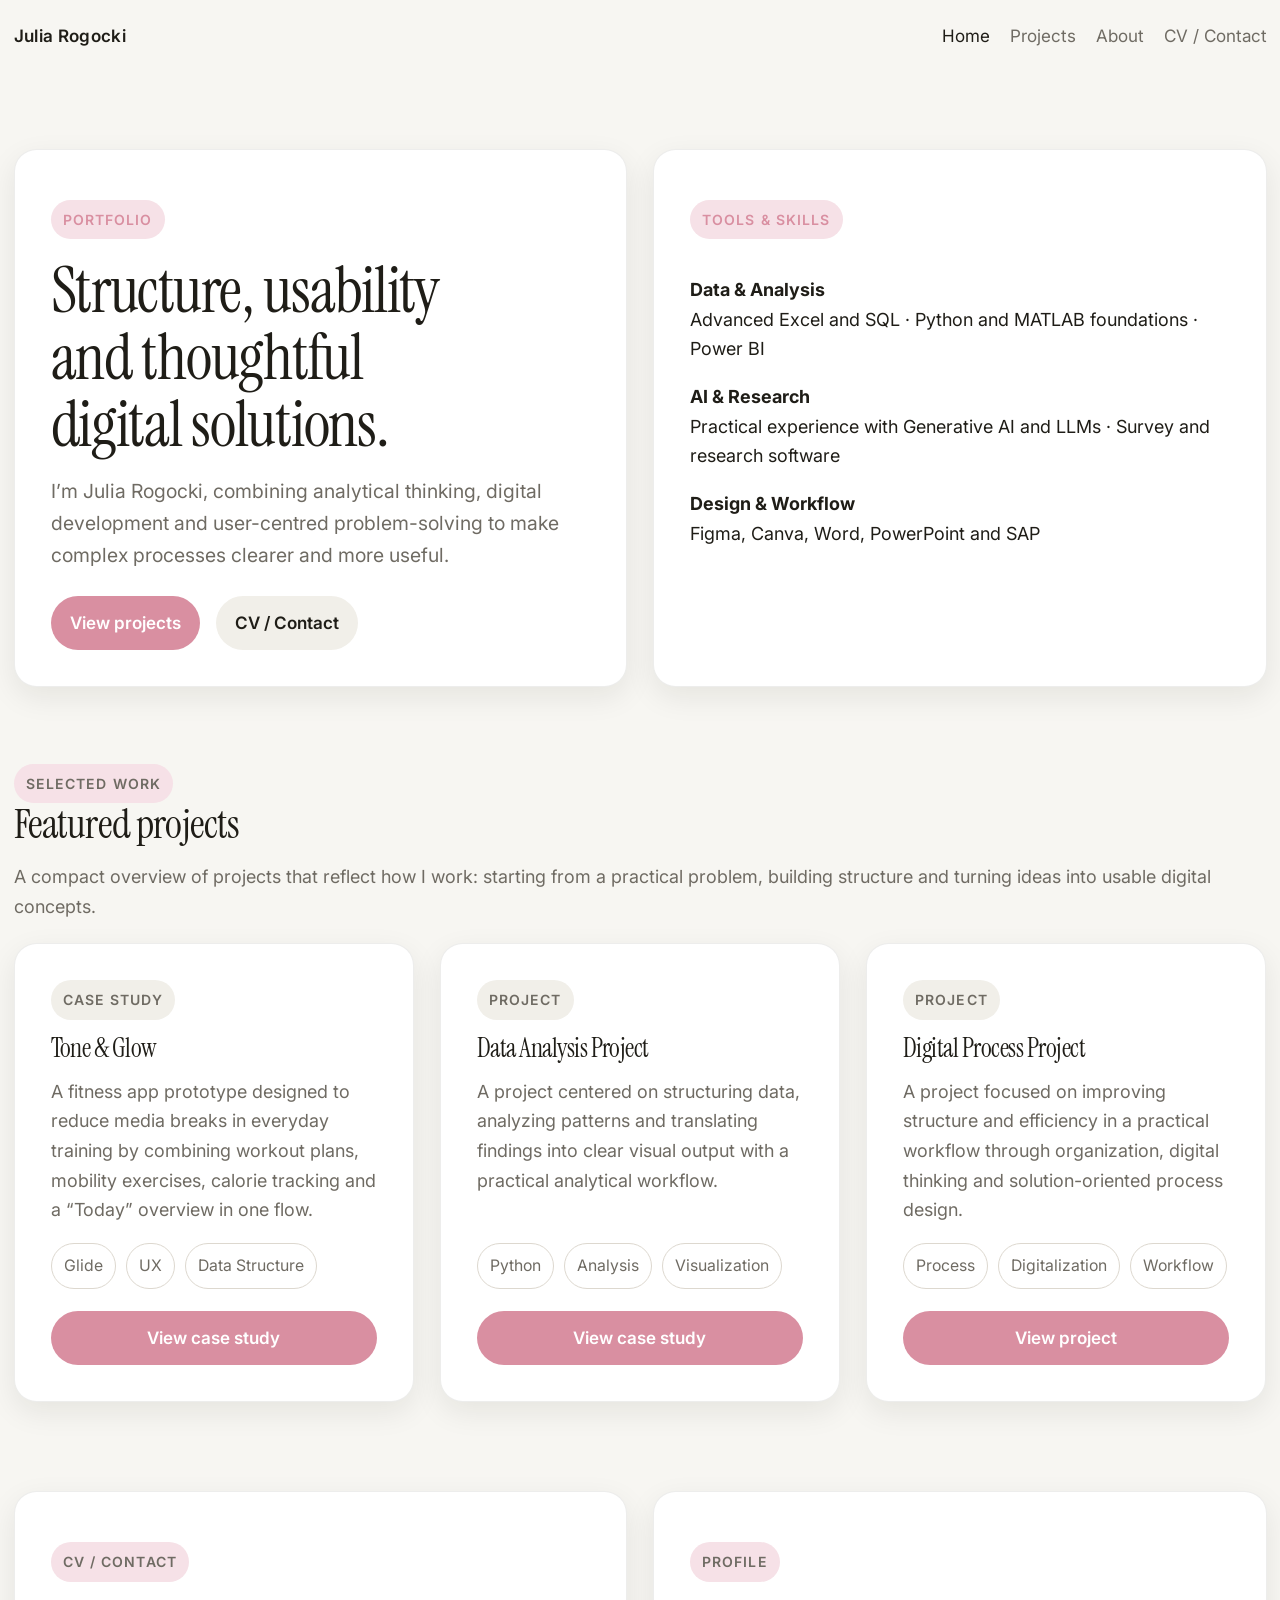
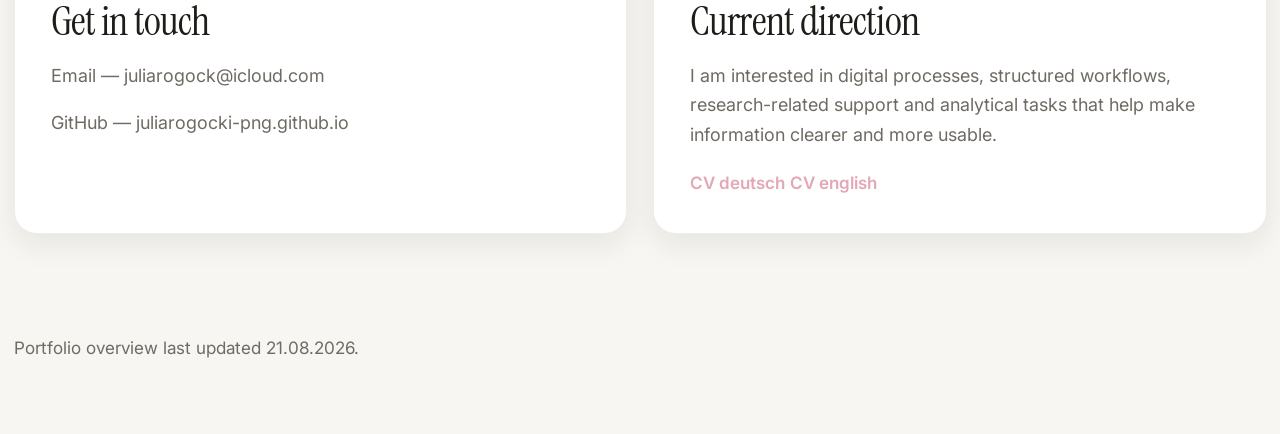
==== commit c34ccb04: "Update index.html" ====
--- a/index.html
+++ b/index.html
@@ -46,18 +46,24 @@
         </div>
 
         <aside class="info-card" aria-label="Profile overview">
-          <div class="info-item">
-            <span>Focus</span>
-            <p>UX thinking, no-code prototyping, structured workflows and data-driven work.</p>
-          </div>
-          <div class="info-item">
-            <span>Tools & Skills</span>
-            <p>HTML & CSS · Python · Data Analysis · UX Thinking · No-code Prototyping · Visual Design</p>
-          </div>
-          <div class="info-item">
-            <span>Based in</span>
-            <p>Germany</p>
-          </div>
+          <div class="skills-overview">
+  <p class="eyebrow">TOOLS & SKILLS</p>
+
+  <p>
+    <strong>Data & Analysis</strong><br>
+    Advanced Excel and SQL · Python and MATLAB foundations · Power BI
+  </p>
+
+  <p>
+    <strong>AI & Research</strong><br>
+    Practical experience with Generative AI and LLMs · Survey and research software
+  </p>
+
+  <p>
+    <strong>Design & Workflow</strong><br>
+    Figma, Canva, Word, PowerPoint and SAP
+  </p>
+</div>
         </aside>
       </div>
     </section>
